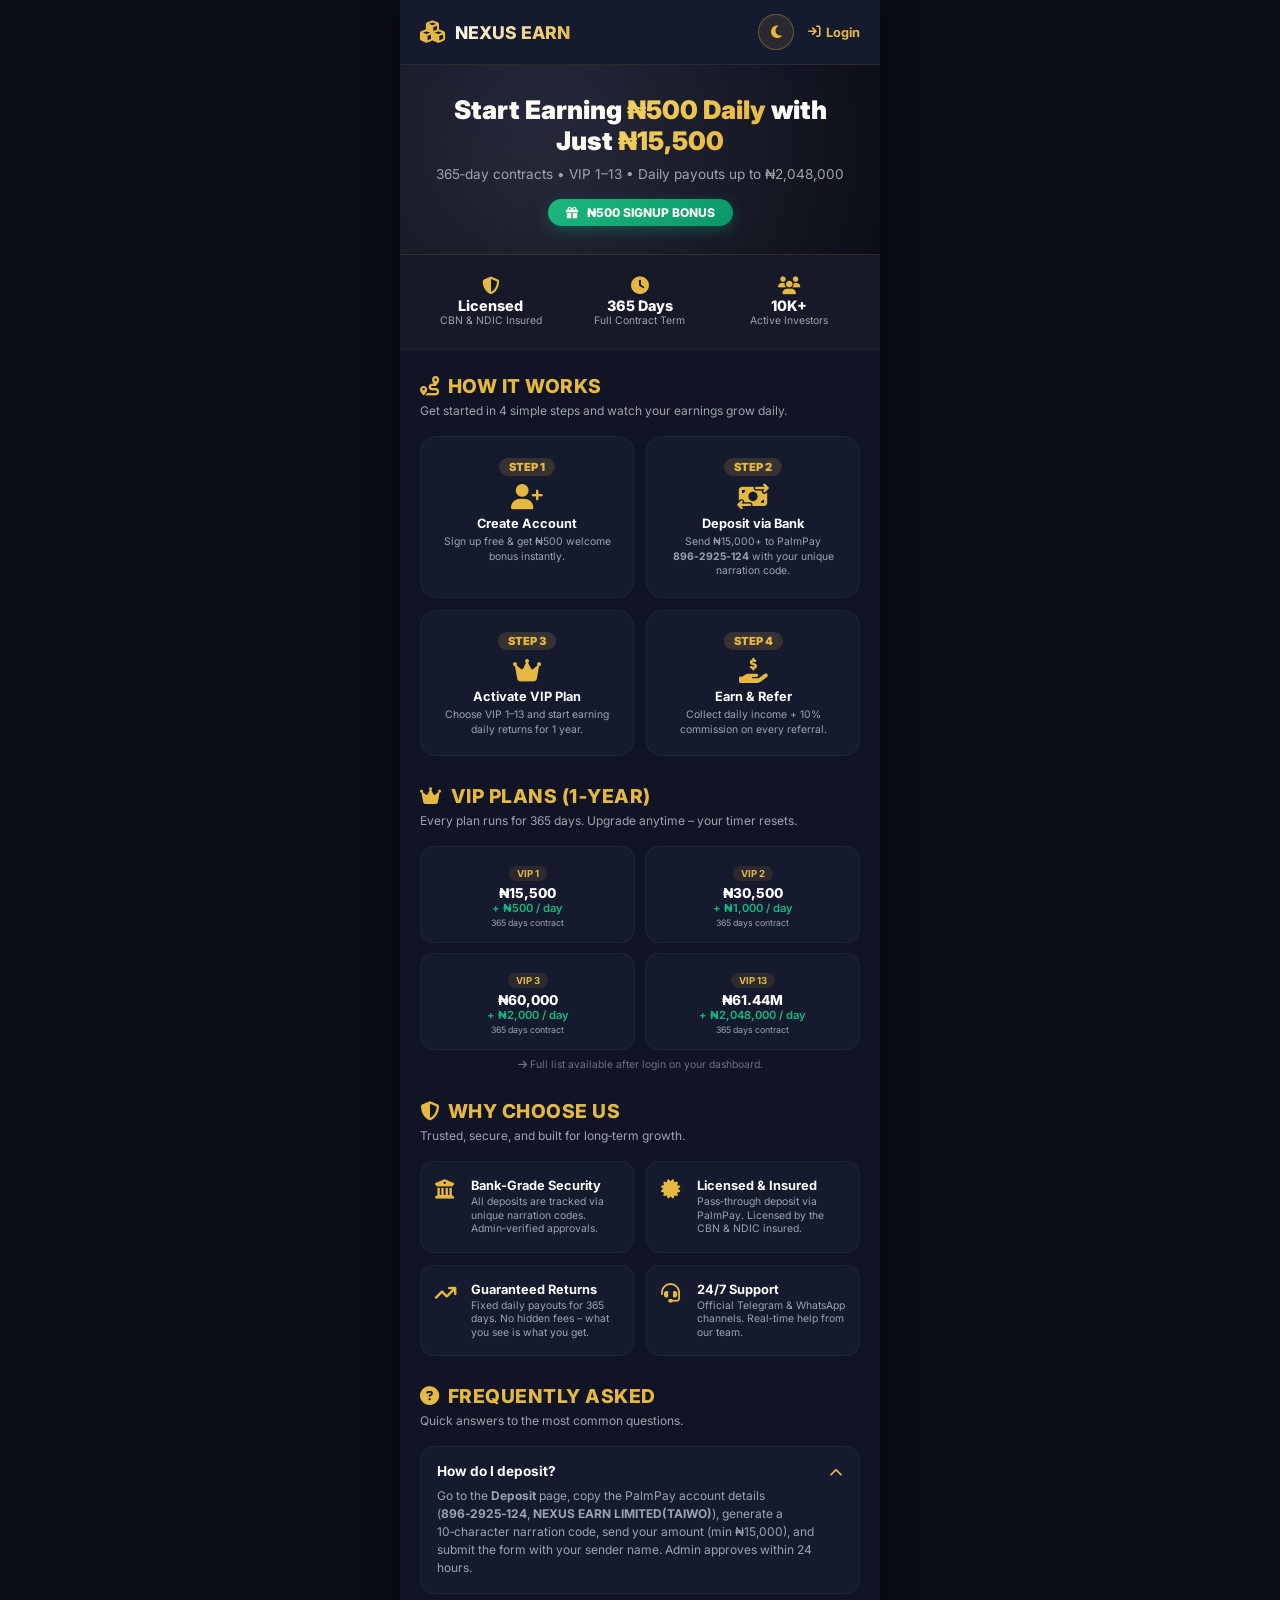
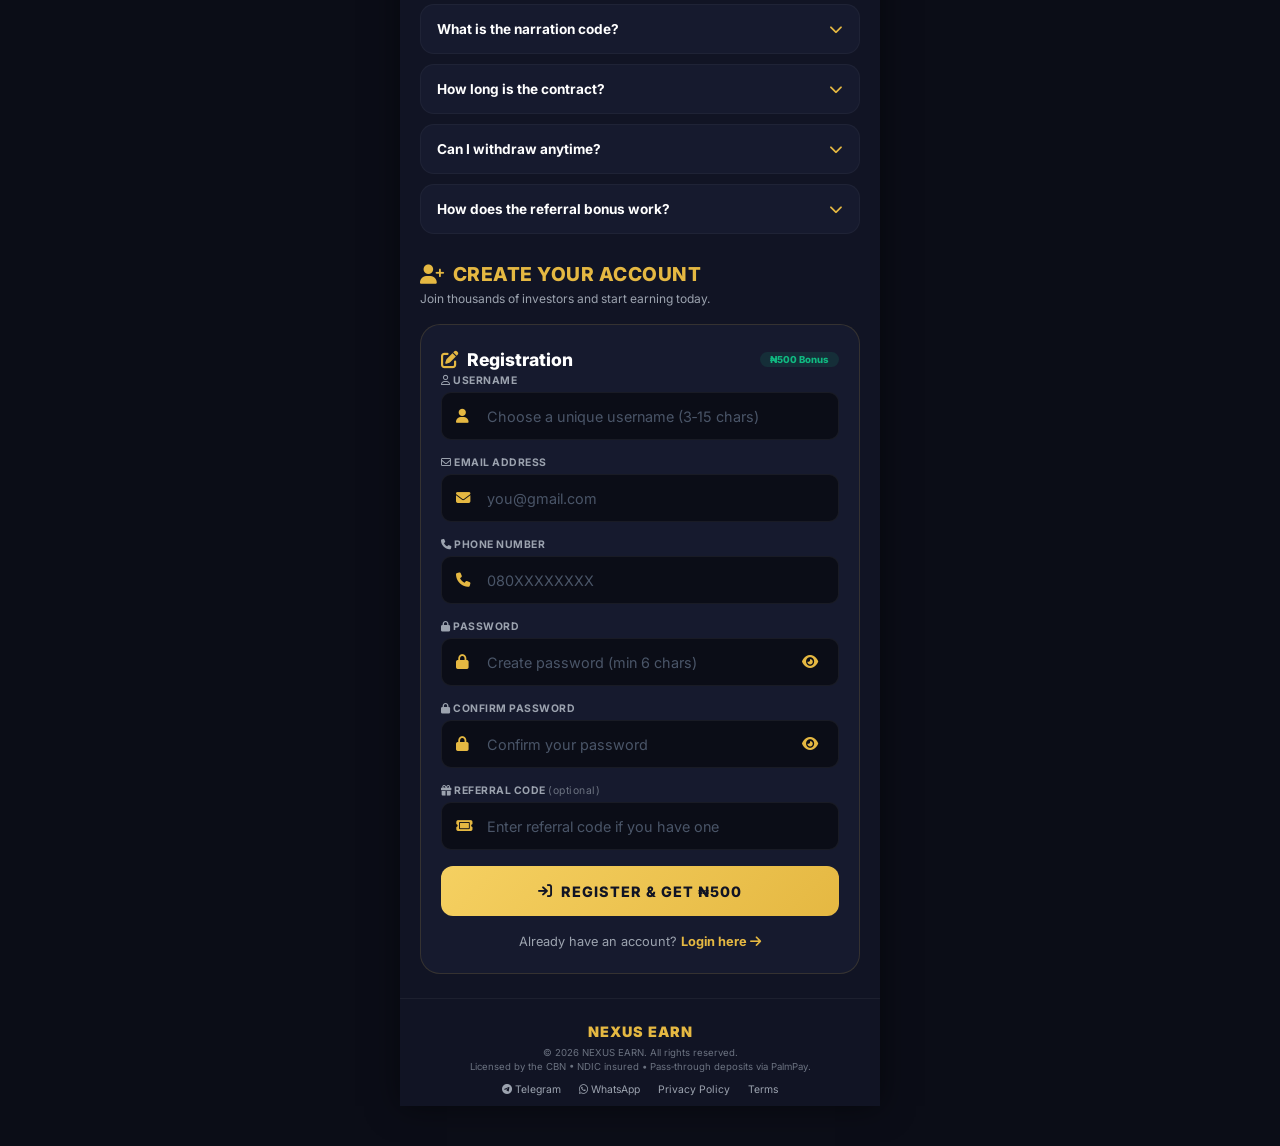
==== index.html @ 8e6fc154 "Add files via upload" ====
<!DOCTYPE html>
<html lang="en">
<head>
    <meta charset="UTF-8" />
    <meta name="viewport" content="width=device-width, initial-scale=1.0, user-scalable=yes" />

    <!-- ============================================================
     MASTER HEADER – all meta tags, AdSense, fonts, Firebase
     ============================================================ -->
    <meta property="og:title" content="NEXUS EARN – Register & Get ₦500 Bonus | 1‑Year VIP Plans" />
    <meta property="og:description" content="Start earning ₦500 to ₦2,048,000 daily with 365‑day contracts. Secure bank deposits via PalmPay. 10% referral commission. CBN licensed." />
    <meta property="og:image" content="https://nexus-earn.com/logo.png" />
    <meta property="og:image:width" content="1200" />
    <meta property="og:image:height" content="630" />
    <meta property="og:url" content="https://nexus-earn.com" />
    <meta property="og:type" content="website" />
    <meta property="og:site_name" content="NEXUS EARN" />
    <meta name="twitter:card" content="summary_large_image" />
    <meta name="twitter:title" content="NEXUS EARN – 1‑Year Investment Plans" />
    <meta name="twitter:description" content="Earn daily from ₦500 to ₦2,048,000. Secure bank transfers, instant approvals, 10% referral bonus." />
    <meta name="twitter:image" content="https://nexus-earn.com/logo.png" />
    <meta name="google-adsense-account" content="ca-pub-XXXXXXXXXXXXXXXX" />
    <script async src="https://pagead2.googlesyndication.com/pagead/js/adsbygoogle.js?client=ca-pub-XXXXXXXXXXXXXXXX" crossorigin="anonymous"></script>

    <title>NEXUS EARN – Register & Get ₦500 Bonus | 1‑Year VIP Plans</title>
    <meta name="description" content="Join NEXUS EARN – get ₦500 signup bonus, invest in 365‑day VIP plans, earn daily returns, and refer friends for 10% commission." />
    <meta name="theme-color" content="#e5b842" />

    <!-- Fonts & Icons -->
    <link rel="stylesheet" href="https://cdnjs.cloudflare.com/ajax/libs/font-awesome/6.5.1/css/all.min.css" />
    <link href="https://fonts.googleapis.com/css2?family=Inter:wght@400;500;600;700;800;900&display=swap" rel="stylesheet" />
    <script src="https://cdn.jsdelivr.net/npm/sweetalert2@11"></script>

    <!-- Firebase (compat) -->
    <script src="https://www.gstatic.com/firebasejs/9.23.0/firebase-app-compat.js"></script>
    <script src="https://www.gstatic.com/firebasejs/9.23.0/firebase-auth-compat.js"></script>
    <script src="https://www.gstatic.com/firebasejs/9.23.0/firebase-firestore-compat.js"></script>

    <style>
        /* ============================================================
           GLOBAL RESET & BASE (extends header styles)
           ============================================================ */
        * {
            margin: 0;
            padding: 0;
            box-sizing: border-box;
            font-family: 'Inter', -apple-system, BlinkMacSystemFont, 'Segoe UI', Roboto, sans-serif;
            -webkit-tap-highlight-color: transparent;
        }

        body {
            background-color: #0b0d17;
            color: #ffffff;
            min-height: 100vh;
            display: flex;
            flex-direction: column;
            align-items: center;
            justify-content: flex-start;
            transition: background-color 0.3s ease, color 0.2s ease;
            padding-bottom: 40px;
        }

        body.light-mode {
            background-color: #f0f2f8 !important;
            color: #1a1e2e;
        }

        body.light-mode .app-container {
            background: #ffffff;
        }
        body.light-mode .hero-banner {
            background: #ffffff;
        }
        body.light-mode .feature-card,
        body.light-mode .step-card,
        body.light-mode .faq-item,
        body.light-mode .trust-badge,
        body.light-mode .vip-preview-card {
            background: #f0f2f8;
            border-color: #e0e4ec;
            color: #1a1e2e;
        }
        body.light-mode .input-row-container {
            background: #ffffff;
            border-color: #d1d5db;
        }
        body.light-mode .input-row-container input {
            color: #1a1e2e;
        }
        body.light-mode .input-row-container i {
            color: #e5b842;
        }
        body.light-mode .ref-code-box {
            background: rgba(229, 184, 66, 0.08);
        }
        body.light-mode .page-desc,
        body.light-mode .step-desc,
        body.light-mode .faq-answer {
            color: #4b5563;
        }
        body.light-mode .footer {
            border-top-color: #e0e4ec;
        }
        body.light-mode .footer a {
            color: #1a1e2e;
        }

        ::-webkit-scrollbar {
            width: 4px;
        }
        ::-webkit-scrollbar-track {
            background: #1b203a;
        }
        ::-webkit-scrollbar-thumb {
            background: #e5b842;
            border-radius: 4px;
        }

        /* ---- App Container ---- */
        .app-container {
            width: 100%;
            max-width: 480px;
            min-height: 100vh;
            background: #111424;
            display: flex;
            flex-direction: column;
            position: relative;
            box-shadow: 0 0 30px rgba(0, 0, 0, 0.5);
            transition: background 0.3s ease;
        }

        /* ---- Animations ---- */
        @keyframes float {
            0%,
            100% {
                transform: translateY(0px);
            }
            50% {
                transform: translateY(-8px);
            }
        }
        @keyframes pulse {
            0%,
            100% {
                opacity: 1;
                transform: scale(1);
            }
            50% {
                opacity: 0.8;
                transform: scale(1.02);
            }
        }
        @keyframes fadeInUp {
            from {
                opacity: 0;
                transform: translateY(30px);
            }
            to {
                opacity: 1;
                transform: translateY(0);
            }
        }

        /* ---- Top Bar (Logo + Dark Mode + Login) ---- */
        .top-bar {
            width: 100%;
            background: #161a2e;
            padding: 14px 20px;
            display: flex;
            justify-content: space-between;
            align-items: center;
            border-bottom: 1px solid rgba(229, 184, 66, 0.1);
            position: sticky;
            top: 0;
            z-index: 100;
        }
        .top-bar .brand {
            display: flex;
            align-items: center;
            gap: 10px;
            text-decoration: none;
        }
        .top-bar .brand i {
            color: #e5b842;
            font-size: 1.4rem;
            animation: float 3s ease-in-out infinite;
        }
        .top-bar .brand span {
            font-size: 1.1rem;
            font-weight: 800;
            text-transform: uppercase;
            background: linear-gradient(135deg, #fff, #e5b842);
            -webkit-background-clip: text;
            -webkit-text-fill-color: transparent;
        }
        .top-bar .actions {
            display: flex;
            align-items: center;
            gap: 14px;
        }
        .dark-toggle {
            width: 36px;
            height: 36px;
            border-radius: 50%;
            background: rgba(229, 184, 66, 0.1);
            border: 1px solid rgba(229, 184, 66, 0.3);
            display: flex;
            align-items: center;
            justify-content: center;
            cursor: pointer;
            color: #e5b842;
            transition: all 0.3s;
            font-size: 0.9rem;
        }
        .dark-toggle:hover {
            background: rgba(229, 184, 66, 0.25);
            transform: scale(1.05);
        }
        .login-link {
            color: #e5b842;
            text-decoration: none;
            font-weight: 700;
            font-size: 0.8rem;
            display: flex;
            align-items: center;
            gap: 5px;
            transition: all 0.2s;
        }
        .login-link:hover {
            gap: 8px;
        }

        /* ---- Hero Banner ---- */
        .hero-banner {
            width: 100%;
            background: radial-gradient(circle at 30% 30%, #1b203a 0%, #0b0d17 100%);
            padding: 30px 24px 28px;
            text-align: center;
            border-bottom: 1px solid rgba(229, 184, 66, 0.15);
            position: relative;
            overflow: hidden;
            transition: background 0.3s ease;
        }
        .hero-banner::before {
            content: '';
            position: absolute;
            top: -50%;
            right: -30%;
            width: 200%;
            height: 200%;
            background: radial-gradient(circle, rgba(229, 184, 66, 0.06) 0%, transparent 70%);
            pointer-events: none;
        }
        .hero-banner .logo-img {
            width: 100px;
            margin-bottom: 10px;
            border-radius: 20px;
        }
        .hero-banner h1 {
            font-size: 1.6rem;
            font-weight: 900;
            line-height: 1.2;
            margin-bottom: 8px;
        }
        .hero-banner h1 .gold {
            background: linear-gradient(135deg, #f5d061, #e5b842);
            -webkit-background-clip: text;
            -webkit-text-fill-color: transparent;
        }
        .hero-banner .subtitle {
            font-size: 0.85rem;
            color: #9ca3af;
            margin-bottom: 14px;
            line-height: 1.5;
        }
        .hero-banner .bonus-badge {
            display: inline-block;
            background: linear-gradient(135deg, #10b981, #059669);
            padding: 6px 18px;
            border-radius: 50px;
            font-size: 0.75rem;
            font-weight: 800;
            color: #fff;
            animation: pulse 2s infinite;
            box-shadow: 0 4px 14px rgba(16, 185, 129, 0.3);
        }
        .hero-banner .bonus-badge i {
            margin-right: 6px;
        }

        /* ---- Trust Bar ---- */
        .trust-bar {
            display: grid;
            grid-template-columns: repeat(3, 1fr);
            gap: 8px;
            padding: 16px 20px;
            background: rgba(255, 255, 255, 0.02);
            border-bottom: 1px solid rgba(255, 255, 255, 0.04);
        }
        .trust-item {
            text-align: center;
            padding: 6px 0;
        }
        .trust-item i {
            color: #e5b842;
            font-size: 1.1rem;
            display: block;
            margin-bottom: 3px;
        }
        .trust-item span {
            font-size: 0.65rem;
            color: #9ca3af;
            display: block;
        }
        .trust-item strong {
            font-size: 0.9rem;
            color: #fff;
            display: block;
            font-weight: 800;
        }
        body.light-mode .trust-item strong {
            color: #1a1e2e;
        }

        /* ---- Main Content ---- */
        .content {
            padding: 24px 20px;
            flex: 1;
            display: flex;
            flex-direction: column;
            gap: 28px;
        }

        /* ---- Section Headers ---- */
        .section-title {
            font-size: 1.2rem;
            font-weight: 800;
            color: #e5b842;
            text-transform: uppercase;
            letter-spacing: 0.5px;
            display: flex;
            align-items: center;
            gap: 8px;
            margin-bottom: 4px;
        }
        .section-sub {
            font-size: 0.75rem;
            color: #9ca3af;
            margin-bottom: 16px;
            line-height: 1.5;
        }

        /* ---- How It Works (Steps) ---- */
        .steps-grid {
            display: grid;
            grid-template-columns: 1fr 1fr;
            gap: 12px;
        }
        .step-card {
            background: #161a2e;
            border-radius: 16px;
            padding: 18px 14px;
            border: 1px solid rgba(255, 255, 255, 0.04);
            transition: all 0.3s ease;
            text-align: center;
        }
        .step-card:hover {
            transform: translateY(-3px);
            border-color: rgba(229, 184, 66, 0.3);
        }
        .step-card .step-num {
            display: inline-block;
            background: rgba(229, 184, 66, 0.15);
            color: #e5b842;
            font-weight: 900;
            font-size: 0.7rem;
            padding: 2px 10px;
            border-radius: 20px;
            margin-bottom: 8px;
        }
        .step-card i {
            font-size: 1.6rem;
            color: #e5b842;
            display: block;
            margin-bottom: 6px;
        }
        .step-card h4 {
            font-size: 0.8rem;
            font-weight: 700;
            margin-bottom: 4px;
        }
        .step-card .step-desc {
            font-size: 0.65rem;
            color: #9ca3af;
            line-height: 1.4;
        }

        /* ---- VIP Preview ---- */
        .vip-preview-grid {
            display: grid;
            grid-template-columns: 1fr 1fr;
            gap: 10px;
        }
        .vip-preview-card {
            background: #161a2e;
            border-radius: 14px;
            padding: 14px 12px;
            border: 1px solid rgba(255, 255, 255, 0.04);
            text-align: center;
            transition: all 0.3s;
        }
        .vip-preview-card:hover {
            border-color: rgba(229, 184, 66, 0.3);
            transform: translateY(-2px);
        }
        .vip-preview-card .tier {
            font-size: 0.6rem;
            background: rgba(229, 184, 66, 0.1);
            padding: 2px 8px;
            border-radius: 20px;
            color: #e5b842;
            font-weight: 700;
            display: inline-block;
            margin-bottom: 4px;
        }
        .vip-preview-card .price {
            font-size: 0.85rem;
            font-weight: 800;
            color: #fff;
        }
        .vip-preview-card .daily {
            font-size: 0.7rem;
            color: #10b981;
            font-weight: 600;
        }
        body.light-mode .vip-preview-card .price {
            color: #1a1e2e;
        }
        .vip-preview-card .days {
            font-size: 0.55rem;
            color: #9ca3af;
            margin-top: 2px;
        }

        /* ---- Features / Why Choose ---- */
        .features-grid {
            display: grid;
            grid-template-columns: 1fr 1fr;
            gap: 12px;
        }
        .feature-card {
            background: #161a2e;
            border-radius: 14px;
            padding: 16px 14px;
            border: 1px solid rgba(255, 255, 255, 0.04);
            display: flex;
            align-items: flex-start;
            gap: 12px;
            transition: all 0.3s;
        }
        .feature-card:hover {
            border-color: rgba(229, 184, 66, 0.2);
        }
        .feature-card i {
            font-size: 1.2rem;
            color: #e5b842;
            margin-top: 2px;
            min-width: 24px;
        }
        .feature-card div h4 {
            font-size: 0.8rem;
            font-weight: 700;
            margin-bottom: 2px;
        }
        .feature-card div p {
            font-size: 0.65rem;
            color: #9ca3af;
            line-height: 1.3;
        }

        /* ---- FAQ ---- */
        .faq-list {
            display: flex;
            flex-direction: column;
            gap: 10px;
        }
        .faq-item {
            background: #161a2e;
            border-radius: 14px;
            padding: 16px;
            border: 1px solid rgba(255, 255, 255, 0.04);
            cursor: pointer;
            transition: all 0.3s;
        }
        .faq-item:hover {
            border-color: rgba(229, 184, 66, 0.2);
        }
        .faq-item .faq-question {
            display: flex;
            justify-content: space-between;
            align-items: center;
            font-weight: 700;
            font-size: 0.85rem;
        }
        .faq-item .faq-question i {
            color: #e5b842;
            transition: transform 0.3s;
        }
        .faq-item.active .faq-question i {
            transform: rotate(180deg);
        }
        .faq-item .faq-answer {
            font-size: 0.75rem;
            color: #9ca3af;
            line-height: 1.5;
            margin-top: 8px;
            display: none;
        }
        .faq-item.active .faq-answer {
            display: block;
            animation: fadeInUp 0.3s ease;
        }

        /* ---- Registration Form ---- */
        .form-card {
            background: #161a2e;
            border-radius: 20px;
            padding: 24px 20px;
            border: 1px solid rgba(229, 184, 66, 0.15);
        }
        .form-card .form-title {
            font-size: 1.1rem;
            font-weight: 800;
            margin-bottom: 4px;
            display: flex;
            align-items: center;
            gap: 8px;
        }
        .form-card .form-title i {
            color: #e5b842;
        }

        .profile-input-wrapper {
            margin-bottom: 16px;
        }
        .profile-input-wrapper label {
            font-size: 0.65rem;
            color: #9ca3af;
            text-transform: uppercase;
            font-weight: 700;
            display: block;
            margin-bottom: 5px;
            letter-spacing: 0.5px;
        }
        .input-row-container {
            width: 100%;
            background: #0b0d17;
            border: 1px solid rgba(255, 255, 255, 0.06);
            border-radius: 10px;
            display: flex;
            align-items: center;
            padding: 0 14px;
            height: 48px;
            position: relative;
            transition: all 0.3s ease;
        }
        .input-row-container:focus-within {
            border-color: #e5b842;
            box-shadow: 0 0 0 2px rgba(229, 184, 66, 0.1);
        }
        .input-row-container i {
            color: #e5b842;
            width: 22px;
            font-size: 0.9rem;
        }
        .input-row-container input {
            width: 100%;
            border: none;
            background: transparent;
            color: #fff;
            font-size: 0.9rem;
            outline: none;
            padding: 0 10px;
        }
        .input-row-container input::placeholder {
            color: #4a5568;
        }
        .password-toggle {
            cursor: pointer;
            color: #9ca3af;
            font-size: 0.9rem;
            position: absolute;
            right: 14px;
        }
        .password-toggle:hover {
            color: #e5b842;
        }
        .input-row-container input:disabled {
            color: #a1a1aa;
            cursor: not-allowed;
            font-weight: 600;
            background: rgba(0, 0, 0, 0.2);
            border-radius: 8px;
        }

        .ref-code-box {
            background: rgba(229, 184, 66, 0.08);
            border: 1px dashed rgba(229, 184, 66, 0.3);
            border-radius: 12px;
            padding: 12px 15px;
            margin-bottom: 20px;
            display: none;
            align-items: center;
            justify-content: space-between;
        }
        .ref-code-box.active {
            display: flex;
        }
        .ref-code-box span {
            font-size: 0.7rem;
            color: #9ca3af;
        }
        .ref-code-box strong {
            color: #e5b842;
            font-size: 0.9rem;
            font-family: monospace;
        }
        .ref-code-box i {
            color: #10b981;
        }

        .btn-submit {
            width: 100%;
            height: 50px;
            background: linear-gradient(135deg, #f5d061 0%, #e5b842 100%);
            border: none;
            border-radius: 12px;
            color: #111424;
            font-weight: 800;
            cursor: pointer;
            text-transform: uppercase;
            font-size: 0.9rem;
            letter-spacing: 1px;
            transition: all 0.3s ease;
            margin-top: 4px;
            display: flex;
            align-items: center;
            justify-content: center;
            gap: 8px;
        }
        .btn-submit:hover {
            transform: scale(1.02);
            box-shadow: 0 4px 15px rgba(229, 184, 66, 0.3);
        }
        .btn-submit:active {
            transform: scale(0.98);
        }
        .btn-submit:disabled {
            opacity: 0.6;
            cursor: not-allowed;
        }

        .login-nav {
            text-align: center;
            margin-top: 18px;
            font-size: 0.8rem;
            color: #9ca3af;
        }
        .login-nav a {
            color: #e5b842;
            text-decoration: none;
            font-weight: 700;
            transition: all 0.2s;
        }
        .login-nav a:hover {
            text-decoration: underline;
        }

        /* ---- Footer ---- */
        .footer {
            padding: 24px 20px 10px;
            border-top: 1px solid rgba(255, 255, 255, 0.05);
            text-align: center;
        }
        .footer .logo-small {
            font-weight: 900;
            font-size: 0.9rem;
            color: #e5b842;
            letter-spacing: 1px;
        }
        .footer p {
            font-size: 0.6rem;
            color: #6b7280;
            margin-top: 6px;
            line-height: 1.4;
        }
        .footer .links {
            display: flex;
            justify-content: center;
            gap: 18px;
            margin-top: 10px;
            flex-wrap: wrap;
        }
        .footer .links a {
            color: #9ca3af;
            text-decoration: none;
            font-size: 0.65rem;
            transition: color 0.2s;
        }
        .footer .links a:hover {
            color: #e5b842;
        }

        /* ---- Toast Notification ---- */
        .toast-notification {
            position: fixed;
            top: 25px;
            left: 50%;
            transform: translateX(-50%) translateY(-120px);
            width: calc(100% - 32px);
            max-width: 400px;
            background: #1b203a;
            border-left: 4px solid #e5b842;
            padding: 15px;
            border-radius: 10px;
            transition: transform 0.3s cubic-bezier(0.175, 0.885, 0.32, 1.275);
            z-index: 9999;
            box-shadow: 0 10px 25px rgba(0, 0, 0, 0.5);
            display: flex;
            align-items: center;
            gap: 12px;
        }
        .toast-notification.show {
            transform: translateX(-50%) translateY(0);
        }
        .toast-notification i {
            font-size: 1.2rem;
        }
        .toast-notification .toast-msg {
            font-size: 0.85rem;
            font-weight: 600;
            flex: 1;
            color: #fff;
        }

        /* ---- Spinner ---- */
        .spinner-small {
            width: 20px;
            height: 20px;
            border: 2px solid #111424;
            border-top-color: transparent;
            border-radius: 50%;
            animation: spin 0.8s linear infinite;
            display: inline-block;
        }
        @keyframes spin {
            to {
                transform: rotate(360deg);
            }
        }

        /* ---- Responsive tweaks ---- */
        @media (max-width: 420px) {
            .steps-grid {
                grid-template-columns: 1fr 1fr;
            }
            .features-grid {
                grid-template-columns: 1fr;
            }
            .vip-preview-grid {
                grid-template-columns: 1fr 1fr;
            }
            .hero-banner h1 {
                font-size: 1.3rem;
            }
        }
    </style>
</head>
<body>

    <!-- ============================================================
    TOAST NOTIFICATION
    ============================================================ -->
    <div class="toast-notification" id="customToast">
        <i class="fa-solid fa-circle-check" style="color: #10b981;"></i>
        <div class="toast-msg" id="toastMsg">Notification System Active.</div>
    </div>

    <!-- ============================================================
    APP CONTAINER
    ============================================================ -->
    <div class="app-container">

        <!-- ---- TOP BAR ---- -->
        <header class="top-bar">
            <a href="#" class="brand">
                <i class="fa-solid fa-cubes"></i>
                <span>NEXUS EARN</span>
            </a>
            <div class="actions">
                <div class="dark-toggle" id="darkModeToggle" title="Toggle dark/light mode">
                    <i class="fa-solid fa-moon"></i>
                </div>
                <a href="login.html" class="login-link">
                    <i class="fa-solid fa-arrow-right-to-bracket"></i> Login
                </a>
            </div>
        </header>

        <!-- ---- HERO ---- -->
        <section class="hero-banner">
            <img src="logo.png" alt="NEXUS EARN" class="logo-img" onerror="this.style.display='none';" />
            <h1>Start Earning <span class="gold">₦500 Daily</span> with Just <span class="gold">₦15,500</span></h1>
            <p class="subtitle">
                365‑day contracts • VIP 1–13 • Daily payouts up to ₦2,048,000
            </p>
            <div class="bonus-badge">
                <i class="fa-solid fa-gift"></i> ₦500 SIGNUP BONUS
            </div>
        </section>

        <!-- ---- TRUST BAR ---- -->
        <div class="trust-bar">
            <div class="trust-item">
                <i class="fa-solid fa-shield-halved"></i>
                <strong>Licensed</strong>
                <span>CBN &amp; NDIC Insured</span>
            </div>
            <div class="trust-item">
                <i class="fa-solid fa-clock"></i>
                <strong>365 Days</strong>
                <span>Full Contract Term</span>
            </div>
            <div class="trust-item">
                <i class="fa-solid fa-users"></i>
                <strong>10K+</strong>
                <span>Active Investors</span>
            </div>
        </div>

        <!-- ---- CONTENT ---- -->
        <main class="content">

            <!-- ============================================================
            SECTION 1 – HOW IT WORKS
            ============================================================ -->
            <div>
                <h2 class="section-title"><i class="fa-solid fa-route"></i> How It Works</h2>
                <p class="section-sub">Get started in 4 simple steps and watch your earnings grow daily.</p>
                <div class="steps-grid">
                    <div class="step-card">
                        <span class="step-num">STEP 1</span>
                        <i class="fa-solid fa-user-plus"></i>
                        <h4>Create Account</h4>
                        <div class="step-desc">Sign up free &amp; get ₦500 welcome bonus instantly.</div>
                    </div>
                    <div class="step-card">
                        <span class="step-num">STEP 2</span>
                        <i class="fa-solid fa-money-bill-transfer"></i>
                        <h4>Deposit via Bank</h4>
                        <div class="step-desc">Send ₦15,000+ to PalmPay <strong>896‑2925‑124</strong> with your unique narration code.</div>
                    </div>
                    <div class="step-card">
                        <span class="step-num">STEP 3</span>
                        <i class="fa-solid fa-crown"></i>
                        <h4>Activate VIP Plan</h4>
                        <div class="step-desc">Choose VIP 1–13 and start earning daily returns for 1 year.</div>
                    </div>
                    <div class="step-card">
                        <span class="step-num">STEP 4</span>
                        <i class="fa-solid fa-hand-holding-usd"></i>
                        <h4>Earn &amp; Refer</h4>
                        <div class="step-desc">Collect daily income + 10% commission on every referral.</div>
                    </div>
                </div>
            </div>

            <!-- ============================================================
            SECTION 2 – VIP PLANS PREVIEW
            ============================================================ -->
            <div>
                <h2 class="section-title"><i class="fa-solid fa-crown"></i> VIP Plans (1‑Year)</h2>
                <p class="section-sub">Every plan runs for 365 days. Upgrade anytime – your timer resets.</p>
                <div class="vip-preview-grid">
                    <div class="vip-preview-card">
                        <span class="tier">VIP 1</span>
                        <div class="price">₦15,500</div>
                        <div class="daily">+ ₦500 / day</div>
                        <div class="days">365 days contract</div>
                    </div>
                    <div class="vip-preview-card">
                        <span class="tier">VIP 2</span>
                        <div class="price">₦30,500</div>
                        <div class="daily">+ ₦1,000 / day</div>
                        <div class="days">365 days contract</div>
                    </div>
                    <div class="vip-preview-card">
                        <span class="tier">VIP 3</span>
                        <div class="price">₦60,000</div>
                        <div class="daily">+ ₦2,000 / day</div>
                        <div class="days">365 days contract</div>
                    </div>
                    <div class="vip-preview-card">
                        <span class="tier">VIP 13</span>
                        <div class="price">₦61.44M</div>
                        <div class="daily">+ ₦2,048,000 / day</div>
                        <div class="days">365 days contract</div>
                    </div>
                </div>
                <p style="text-align:center;font-size:0.65rem;color:#6b7280;margin-top:8px;">
                    <i class="fa-solid fa-arrow-right"></i> Full list available after login on your dashboard.
                </p>
            </div>

            <!-- ============================================================
            SECTION 3 – WHY NEXUS EARN
            ============================================================ -->
            <div>
                <h2 class="section-title"><i class="fa-solid fa-shield-halved"></i> Why Choose Us</h2>
                <p class="section-sub">Trusted, secure, and built for long‑term growth.</p>
                <div class="features-grid">
                    <div class="feature-card">
                        <i class="fa-solid fa-building-columns"></i>
                        <div>
                            <h4>Bank‑Grade Security</h4>
                            <p>All deposits are tracked via unique narration codes. Admin‑verified approvals.</p>
                        </div>
                    </div>
                    <div class="feature-card">
                        <i class="fa-solid fa-certificate"></i>
                        <div>
                            <h4>Licensed &amp; Insured</h4>
                            <p>Pass‑through deposit via PalmPay. Licensed by the CBN &amp; NDIC insured.</p>
                        </div>
                    </div>
                    <div class="feature-card">
                        <i class="fa-solid fa-arrow-trend-up"></i>
                        <div>
                            <h4>Guaranteed Returns</h4>
                            <p>Fixed daily payouts for 365 days. No hidden fees – what you see is what you get.</p>
                        </div>
                    </div>
                    <div class="feature-card">
                        <i class="fa-solid fa-headset"></i>
                        <div>
                            <h4>24/7 Support</h4>
                            <p>Official Telegram &amp; WhatsApp channels. Real‑time help from our team.</p>
                        </div>
                    </div>
                </div>
            </div>

            <!-- ============================================================
            SECTION 4 – FAQ
            ============================================================ -->
            <div>
                <h2 class="section-title"><i class="fa-solid fa-circle-question"></i> Frequently Asked</h2>
                <p class="section-sub">Quick answers to the most common questions.</p>
                <div class="faq-list">
                    <div class="faq-item active">
                        <div class="faq-question">
                            <span>How do I deposit?</span>
                            <i class="fa-solid fa-chevron-down"></i>
                        </div>
                        <div class="faq-answer">
                            Go to the <strong>Deposit</strong> page, copy the PalmPay account details (<strong>896‑2925‑124</strong>, <strong>NEXUS EARN LIMITED(TAIWO)</strong>), generate a 10‑character narration code, send your amount (min ₦15,000), and submit the form with your sender name. Admin approves within 24 hours.
                        </div>
                    </div>
                    <div class="faq-item">
                        <div class="faq-question">
                            <span>What is the narration code?</span>
                            <i class="fa-solid fa-chevron-down"></i>
                        </div>
                        <div class="faq-answer">
                            A unique 10‑character alphanumeric code (e.g., <strong>188EBEDIR</strong>) generated for each deposit session. You <strong>must</strong> include it in your bank transfer description. If you forget it, your deposit will be rejected.
                        </div>
                    </div>
                    <div class="faq-item">
                        <div class="faq-question">
                            <span>How long is the contract?</span>
                            <i class="fa-solid fa-chevron-down"></i>
                        </div>
                        <div class="faq-answer">
                            All VIP plans run for <strong>365 days (1 year)</strong>. When you upgrade to a higher VIP tier, the counter resets to 365 days for the new plan.
                        </div>
                    </div>
                    <div class="faq-item">
                        <div class="faq-question">
                            <span>Can I withdraw anytime?</span>
                            <i class="fa-solid fa-chevron-down"></i>
                        </div>
                        <div class="faq-answer">
                            Yes, withdrawals are processed Monday–Saturday, 10:00 AM – 6:00 PM (WAT). Minimum withdrawal is <strong>₦500</strong>. 10% processing fee applies. Only <strong>1 pending withdrawal</strong> at a time.
                        </div>
                    </div>
                    <div class="faq-item">
                        <div class="faq-question">
                            <span>How does the referral bonus work?</span>
                            <i class="fa-solid fa-chevron-down"></i>
                        </div>
                        <div class="faq-answer">
                            When someone registers with your referral link and activates a VIP plan, you earn <strong>10% commission</strong> on their plan purchase. Plus, you get milestone bonuses as your team deposits grow.
                        </div>
                    </div>
                </div>
            </div>

            <!-- ============================================================
            SECTION 5 – REGISTRATION FORM
            ============================================================ -->
            <div>
                <h2 class="section-title"><i class="fa-solid fa-user-plus"></i> Create Your Account</h2>
                <p class="section-sub">Join thousands of investors and start earning today.</p>

                <div class="form-card">
                    <div class="form-title">
                        <i class="fa-solid fa-pen-to-square"></i> Registration
                        <span style="font-size:0.6rem;background:#10b98120;padding:2px 10px;border-radius:20px;color:#10b981;margin-left:auto;">₦500 Bonus</span>
                    </div>

                    <!-- Referral Info Box -->
                    <div class="ref-code-box" id="referralInfoBox">
                        <span><i class="fa-solid fa-user-group"></i> Invited by:</span>
                        <strong id="referrerNameDisplay">User</strong>
                        <i class="fa-solid fa-check-circle"></i>
                    </div>

                    <form id="nexusSignupForm">
                        <!-- Username -->
                        <div class="profile-input-wrapper">
                            <label><i class="fa-regular fa-user"></i> Username</label>
                            <div class="input-row-container">
                                <i class="fa-solid fa-user"></i>
                                <input type="text" id="username" placeholder="Choose a unique username (3‑15 chars)" required autocomplete="username" />
                            </div>
                        </div>

                        <!-- Email -->
                        <div class="profile-input-wrapper">
                            <label><i class="fa-regular fa-envelope"></i> Email Address</label>
                            <div class="input-row-container">
                                <i class="fa-solid fa-envelope"></i>
                                <input type="email" id="email" placeholder="you@gmail.com" required autocomplete="email" />
                            </div>
                        </div>

                        <!-- Phone -->
                        <div class="profile-input-wrapper">
                            <label><i class="fa-solid fa-phone"></i> Phone Number</label>
                            <div class="input-row-container">
                                <i class="fa-solid fa-phone"></i>
                                <input type="tel" id="phone" pattern="\d{11}" maxlength="11" placeholder="080XXXXXXXX" required />
                            </div>
                        </div>

                        <!-- Password -->
                        <div class="profile-input-wrapper">
                            <label><i class="fa-solid fa-lock"></i> Password</label>
                            <div class="input-row-container">
                                <i class="fa-solid fa-lock"></i>
                                <input type="password" id="password" placeholder="Create password (min 6 chars)" required autocomplete="new-password" />
                                <i class="fa-solid fa-eye password-toggle" onclick="togglePass('password', this)"></i>
                            </div>
                        </div>

                        <!-- Confirm Password -->
                        <div class="profile-input-wrapper">
                            <label><i class="fa-solid fa-lock"></i> Confirm Password</label>
                            <div class="input-row-container">
                                <i class="fa-solid fa-lock"></i>
                                <input type="password" id="confirmPassword" placeholder="Confirm your password" required autocomplete="new-password" />
                                <i class="fa-solid fa-eye password-toggle" onclick="togglePass('confirmPassword', this)"></i>
                            </div>
                        </div>

                        <!-- Referral Code (Optional) -->
                        <div class="profile-input-wrapper">
                            <label><i class="fa-solid fa-gift"></i> Referral Code <span style="font-weight:400;color:#6b7280;text-transform:none;">(optional)</span></label>
                            <div class="input-row-container">
                                <i class="fa-solid fa-ticket"></i>
                                <input type="text" id="referredByCode" placeholder="Enter referral code if you have one" maxlength="10" />
                            </div>
                        </div>

                        <button type="submit" class="btn-submit" id="submitBtn">
                            <i class="fa-solid fa-arrow-right-to-bracket"></i> Register &amp; Get ₦500
                        </button>
                        <div id="loadingSpinner" style="display:none;text-align:center;margin-top:12px;">
                            <div class="spinner-small"></div>
                            <p style="font-size:0.65rem;color:#9ca3af;margin-top:4px;">Creating your secure vault...</p>
                        </div>
                    </form>

                    <div class="login-nav">
                        Already have an account? <a href="login.html">Login here <i class="fa-solid fa-arrow-right"></i></a>
                    </div>
                </div>
            </div>

        </main>

        <!-- ---- FOOTER ---- -->
        <footer class="footer">
            <div class="logo-small">NEXUS EARN</div>
            <p>© 2026 NEXUS EARN. All rights reserved.<br />Licensed by the CBN &bull; NDIC insured &bull; Pass‑through deposits via PalmPay.</p>
            <div class="links">
                <a href="https://t.me/Nexusearnofficial" target="_blank"><i class="fa-brands fa-telegram"></i> Telegram</a>
                <a href="https://chat.whatsapp.com/Bl4SecixHmjKrIqw67HrH4" target="_blank"><i class="fa-brands fa-whatsapp"></i> WhatsApp</a>
                <a href="#" onclick="alert('Coming soon!')">Privacy Policy</a>
                <a href="#" onclick="alert('Coming soon!')">Terms</a>
            </div>
        </footer>

    </div>

    <!-- ============================================================
    JAVASCRIPT – REGISTRATION LOGIC + DARK MODE + FAQ
    ============================================================ -->
    <script>
        // ============================================================
        // FIREBASE CONFIG (same as header)
        // ============================================================
        const firebaseConfig = {
            apiKey: "AIzaSyDUIQ5s-MI2V3rsi_uWBbRb5YGcFmjjKK4",
            authDomain: "nexus-earn-1.firebaseapp.com",
            projectId: "nexus-earn-1",
            storageBucket: "nexus-earn-1.firebasestorage.app",
            messagingSenderId: "779765076952",
            appId: "1:779765076952:web:fa5fac51bef82e74b598ad"
        };
        if (!firebase.apps.length) firebase.initializeApp(firebaseConfig);
        const db = firebase.firestore();
        const auth = firebase.auth();

        // ============================================================
        // TOAST SYSTEM
        // ============================================================
        function showToast(msg, isError = false) {
            const toast = document.getElementById('customToast');
            const icon = toast.querySelector('i');
            const text = document.getElementById('toastMsg');
            text.innerText = msg;
            icon.className = isError ? "fa-solid fa-triangle-exclamation" : "fa-solid fa-circle-check";
            icon.style.color = isError ? "#ef4444" : "#10b981";
            toast.classList.add('show');
            clearTimeout(toast._timer);
            toast._timer = setTimeout(() => toast.classList.remove('show'), 4000);
        }

        // ============================================================
        // PASSWORD TOGGLE
        // ============================================================
        function togglePass(id, el) {
            const input = document.getElementById(id);
            if (input.type === "password") { input.type = "text";
                el.classList.replace('fa-eye', 'fa-eye-slash'); } else { input.type = "password";
                el.classList.replace('fa-eye-slash', 'fa-eye'); }
        }

        // ============================================================
        // DARK MODE TOGGLE (persist)
        // ============================================================
        (function() {
            const toggle = document.getElementById('darkModeToggle');
            const saved = localStorage.getItem('nexusTheme');
            const body = document.body;
            if (saved === 'light') {
                body.classList.add('light-mode');
                toggle.innerHTML = '<i class="fa-solid fa-sun"></i>';
            } else {
                body.classList.remove('light-mode');
                toggle.innerHTML = '<i class="fa-solid fa-moon"></i>';
            }
            toggle.addEventListener('click', function() {
                const isLight = body.classList.toggle('light-mode');
                if (isLight) {
                    toggle.innerHTML = '<i class="fa-solid fa-sun"></i>';
                    localStorage.setItem('nexusTheme', 'light');
                } else {
                    toggle.innerHTML = '<i class="fa-solid fa-moon"></i>';
                    localStorage.setItem('nexusTheme', 'dark');
                }
            });
        })();

        // ============================================================
        // FAQ ACCORDION
        // ============================================================
        document.querySelectorAll('.faq-item').forEach(item => {
            item.addEventListener('click', function() {
                this.classList.toggle('active');
            });
        });

        // ============================================================
        // REFERRAL CODE FROM URL
        // ============================================================
        function getReferralCodeFromURL() {
            const params = new URLSearchParams(window.location.search);
            let ref = params.get('ref') || params.get('referral') || params.get('invite');
            if (ref) return ref.toUpperCase().trim();
            const path = window.location.pathname.split('/');
            const idx = path.indexOf('join');
            if (idx !== -1 && path[idx + 1]) return path[idx + 1].toUpperCase().trim();
            if (window.location.hash && window.location.hash.includes('ref=')) {
                const h = window.location.hash.split('ref=')[1];
                if (h) return h.split('&')[0].toUpperCase().trim();
            }
            return null;
        }

        let activeReferralCode = getReferralCodeFromURL();
        let referrerUserId = null;
        let referrerUsername = null;

        async function loadReferrerInfo(refCode) {
            if (!refCode) return;
            try {
                const snap = await db.collection('users').where('referralCode', '==', refCode).limit(1).get();
                if (!snap.empty) {
                    const doc = snap.docs[0];
                    referrerUserId = doc.id;
                    referrerUsername = doc.data().username || 'Investor';
                    const box = document.getElementById('referralInfoBox');
                    document.getElementById('referrerNameDisplay').innerText = referrerUsername;
                    box.classList.add('active');
                    const field = document.getElementById('referredByCode');
                    field.value = refCode;
                    field.disabled = true;
                    field.style.background = 'rgba(0,0,0,0.2)';
                    showToast(`✅ Referred by ${referrerUsername}! You both get bonuses.`);
                }
            } catch (e) { console.error('Referrer load error:', e); }
        }

        if (activeReferralCode) loadReferrerInfo(activeReferralCode);

        // ============================================================
        // GENERATE UNIQUE REFERRAL CODE (6 chars)
        // ============================================================
        function generateReferralCode(len = 6) {
            const chars = "ABCDEFGHJKLMNPQRSTUVWXYZ0123456789";
            let r = "";
            for (let i = 0; i < len; i++) r += chars.charAt(Math.floor(Math.random() * chars.length));
            return r;
        }

        // ============================================================
        // CHECK IF USER IS ALREADY LOGGED IN → REDIRECT
        // ============================================================
        auth.onAuthStateChanged(user => {
            if (user) {
                window.location.href = 'dashboard.html';
            }
        });

        // ============================================================
        // SIGNUP FORM SUBMIT
        // ============================================================
        document.getElementById('nexusSignupForm').addEventListener('submit', async function(e) {
            e.preventDefault();

            const btn = document.getElementById('submitBtn');
            const spinner = document.getElementById('loadingSpinner');
            const username = document.getElementById('username').value.trim().toLowerCase();
            const email = document.getElementById('email').value.trim();
            const phone = document.getElementById('phone').value.trim();
            const password = document.getElementById('password').value;
            const confirm = document.getElementById('confirmPassword').value;
            let refCode = document.getElementById('referredByCode').value.trim();

            // --- Validations ---
            if (!/^[a-zA-Z0-9_]{3,15}$/.test(username)) {
                showToast("Username must be 3–15 chars (letters, numbers, underscore)", true);
                return;
            }
            if (!email.endsWith('@gmail.com')) {
                showToast("Please use a valid Gmail address", true);
                return;
            }
            if (phone.length !== 11 || !/^\d+$/.test(phone)) {
                showToast("Phone number must be exactly 11 digits", true);
                return;
            }
            if (password.length < 6) {
                showToast("Password must be at least 6 characters", true);
                return;
            }
            if (password !== confirm) {
                showToast("Passwords do not match", true);
                return;
            }

            // If referral link was active but user cleared the field, restore it
            if (activeReferralCode && !refCode) {
                refCode = activeReferralCode;
                document.getElementById('referredByCode').value = activeReferralCode;
            }

            // --- UI: loading ---
            btn.disabled = true;
            btn.innerHTML = '<div class="spinner-small"></div> Creating account...';
            spinner.style.display = 'block';

            try {
                // 1. Check duplicates
                const emailCheck = await db.collection('users').where('email', '==', email).get();
                if (!emailCheck.empty) throw new Error("Email already registered");

                const phoneCheck = await db.collection('users').where('phone', '==', phone).get();
                if (!phoneCheck.empty) throw new Error("Phone number already registered");

                const userCheck = await db.collection('users').where('username', '==', username).get();
                if (!userCheck.empty) throw new Error("Username already taken");

                // 2. Verify referral code if provided
                let referrerId = null;
                if (refCode) {
                    const refSnap = await db.collection('users').where('referralCode', '==', refCode).get();
                    if (!refSnap.empty) {
                        referrerId = refSnap.docs[0].id;
                    } else {
                        throw new Error("Invalid referral code. Please check and try again.");
                    }
                }

                // 3. Create Auth user
                const authResult = await auth.createUserWithEmailAndPassword(email, password);
                const uid = authResult.user.uid;
                const newRefCode = generateReferralCode(6);

                // 4. Create user document in Firestore
                await db.collection('users').doc(uid).set({
                    uid: uid,
                    username: username,
                    email: email,
                    phone: phone,
                    referralCode: newRefCode,
                    referredBy: referrerId || "",
                    balance: 500.00,
                    totalEarnings: 0,
                    referralBonusEarned: 0,
                    directInvitesCount: 0,
                    level2InvitesCount: 0,
                    teamDepositTotal: 0,
                    teamCapitalVolume: 0,
                    tierCode: "NONE",
                    contractDaysRemaining: 0,
                    activeDailyYield: 0,
                    status: "active",
                    createdAt: firebase.firestore.FieldValue.serverTimestamp()
                });

                // 5. Ledger entry for signup bonus
                await db.collection('ledger').add({
                    uid: uid,
                    title: "🎉 Welcome Bonus – Account Creation",
                    amount: 500,
                    type: "credit",
                    timestamp: firebase.firestore.FieldValue.serverTimestamp()
                });

                // 6. Show success
                showToast("✅ Account created! Redirecting to your dashboard...");

                setTimeout(() => {
                    window.location.href = "info.html?redirect=dashboard.html";
                }, 2000);

            } catch (err) {
                showToast(err.message || "Registration failed. Please try again.", true);
                btn.disabled = false;
                btn.innerHTML = '<i class="fa-solid fa-arrow-right-to-bracket"></i> Register & Get ₦500';
                spinner.style.display = 'none';
            }
        });
    </script>
</body>
</html>
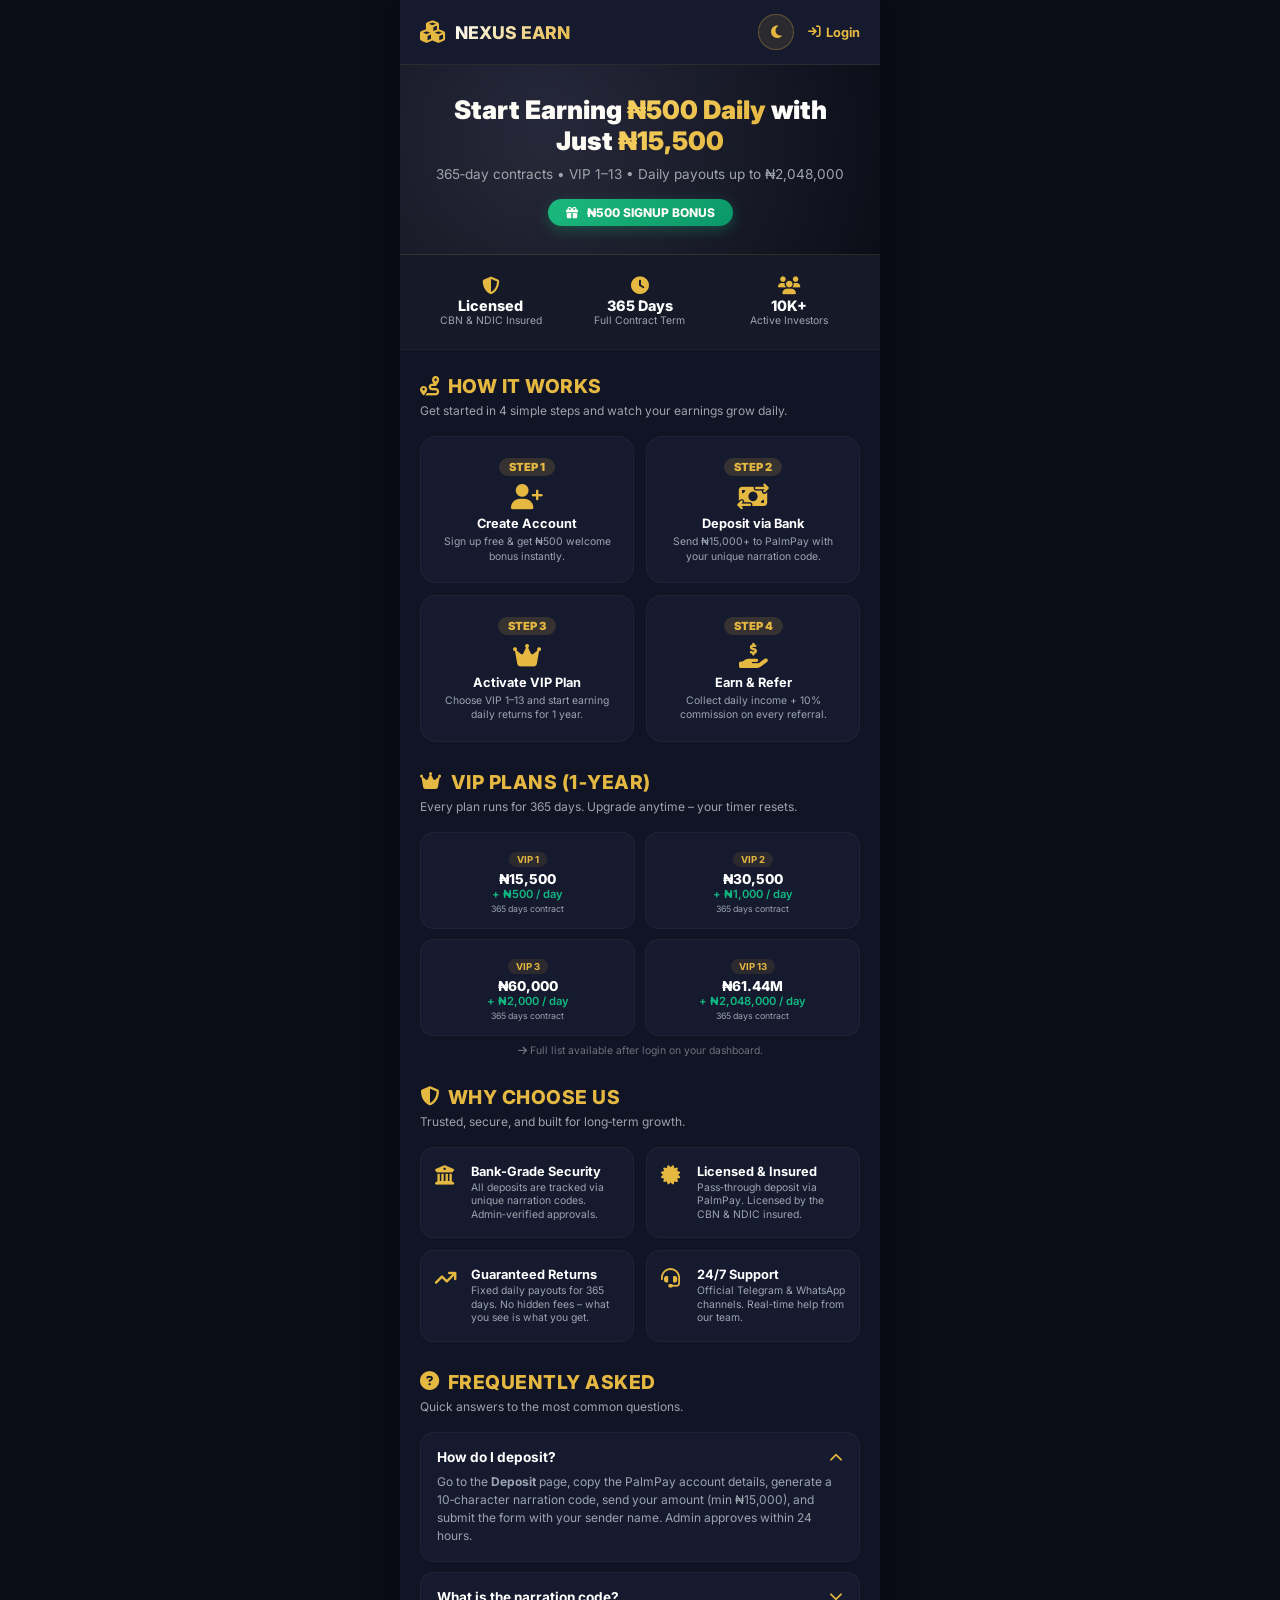
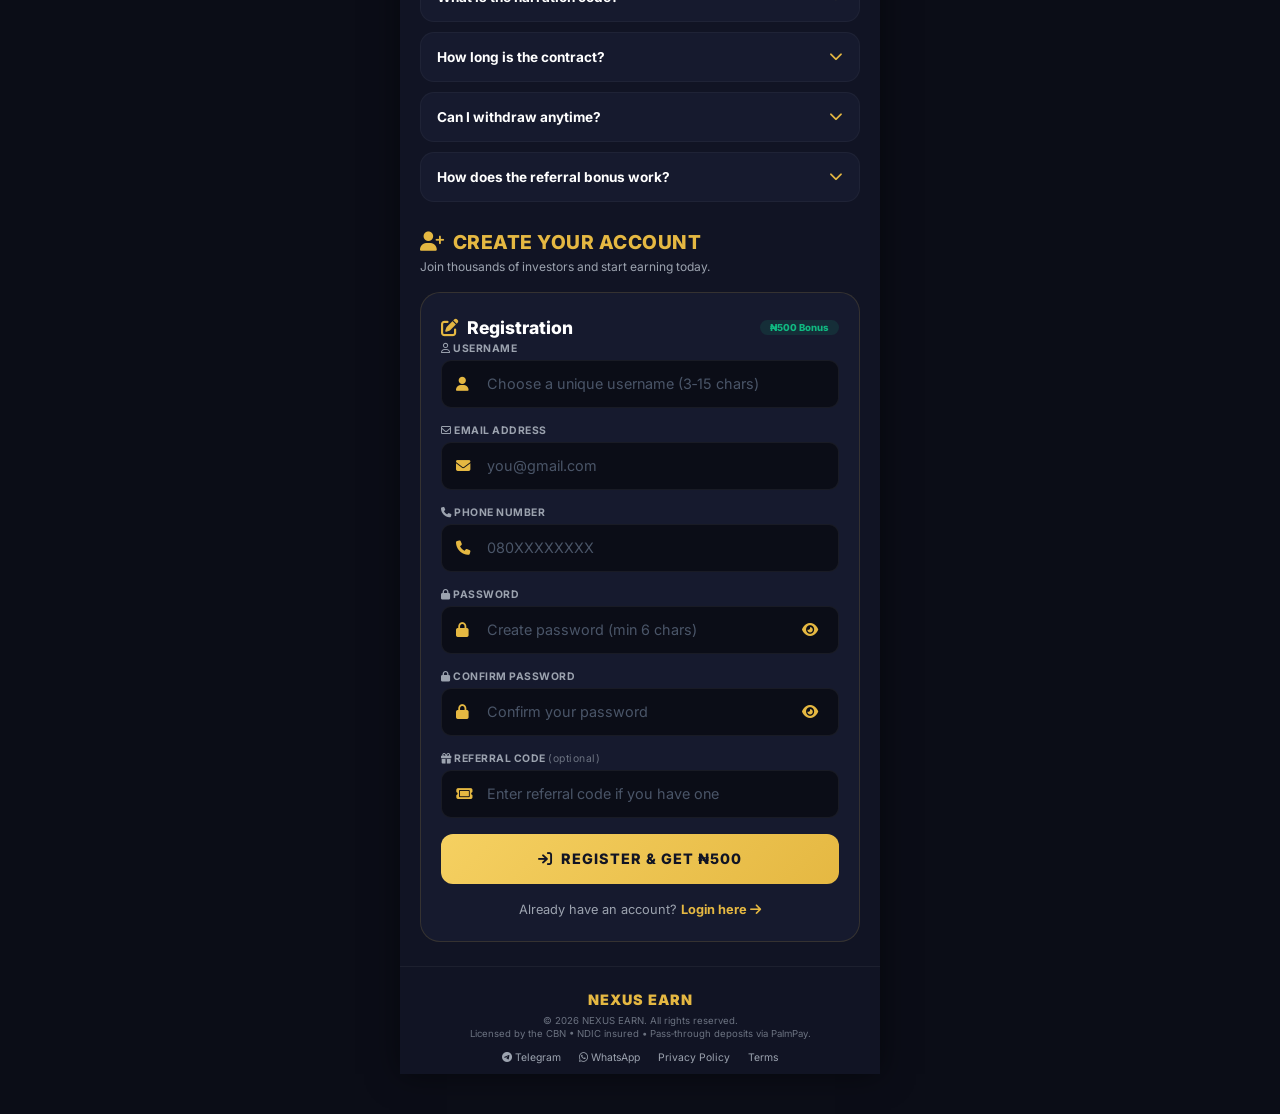
==== commit f065ccea: "Add files via upload" ====
--- a/index.html
+++ b/index.html
@@ -4,26 +4,16 @@
     <meta charset="UTF-8" />
     <meta name="viewport" content="width=device-width, initial-scale=1.0, user-scalable=yes" />
 
-    <!-- ============================================================
-     MASTER HEADER – all meta tags, AdSense, fonts, Firebase
-     ============================================================ -->
-    <meta property="og:title" content="NEXUS EARN – Register & Get ₦500 Bonus | 1‑Year VIP Plans" />
-    <meta property="og:description" content="Start earning ₦500 to ₦2,048,000 daily with 365‑day contracts. Secure bank deposits via PalmPay. 10% referral commission. CBN licensed." />
+    <!-- Meta tags for sharing -->
+    <meta property="og:title" content="NEXUS EARN – Register & Get ₦500 Bonus" />
+    <meta property="og:description" content="Start earning ₦500 to ₦2,048,000 daily with 365‑day contracts." />
     <meta property="og:image" content="https://nexus-earn.com/logo.png" />
-    <meta property="og:image:width" content="1200" />
-    <meta property="og:image:height" content="630" />
     <meta property="og:url" content="https://nexus-earn.com" />
-    <meta property="og:type" content="website" />
-    <meta property="og:site_name" content="NEXUS EARN" />
     <meta name="twitter:card" content="summary_large_image" />
-    <meta name="twitter:title" content="NEXUS EARN – 1‑Year Investment Plans" />
-    <meta name="twitter:description" content="Earn daily from ₦500 to ₦2,048,000. Secure bank transfers, instant approvals, 10% referral bonus." />
-    <meta name="twitter:image" content="https://nexus-earn.com/logo.png" />
     <meta name="google-adsense-account" content="ca-pub-XXXXXXXXXXXXXXXX" />
     <script async src="https://pagead2.googlesyndication.com/pagead/js/adsbygoogle.js?client=ca-pub-XXXXXXXXXXXXXXXX" crossorigin="anonymous"></script>
 
-    <title>NEXUS EARN – Register & Get ₦500 Bonus | 1‑Year VIP Plans</title>
-    <meta name="description" content="Join NEXUS EARN – get ₦500 signup bonus, invest in 365‑day VIP plans, earn daily returns, and refer friends for 10% commission." />
+    <title>NEXUS EARN – Register & Get ₦500 Bonus</title>
     <meta name="theme-color" content="#e5b842" />
 
     <!-- Fonts & Icons -->
@@ -31,14 +21,14 @@
     <link href="https://fonts.googleapis.com/css2?family=Inter:wght@400;500;600;700;800;900&display=swap" rel="stylesheet" />
     <script src="https://cdn.jsdelivr.net/npm/sweetalert2@11"></script>
 
-    <!-- Firebase (compat) -->
+    <!-- Firebase (compat) – ORDER MATTERS -->
     <script src="https://www.gstatic.com/firebasejs/9.23.0/firebase-app-compat.js"></script>
     <script src="https://www.gstatic.com/firebasejs/9.23.0/firebase-auth-compat.js"></script>
-    <script src="https://www.gstatic.com/firebasejs/9.23.0/firebase-firestore-compat.js"></script>
+    <script src="https://www.gstatic.com/firebasejs/9.23.0/firebase-database-compat.js"></script>
 
     <style>
         /* ============================================================
-           GLOBAL RESET & BASE (extends header styles)
+           GLOBAL RESET & BASE
            ============================================================ */
         * {
             margin: 0;
@@ -131,34 +121,16 @@
 
         /* ---- Animations ---- */
         @keyframes float {
-            0%,
-            100% {
-                transform: translateY(0px);
-            }
-            50% {
-                transform: translateY(-8px);
-            }
+            0%, 100% { transform: translateY(0px); }
+            50% { transform: translateY(-8px); }
         }
         @keyframes pulse {
-            0%,
-            100% {
-                opacity: 1;
-                transform: scale(1);
-            }
-            50% {
-                opacity: 0.8;
-                transform: scale(1.02);
-            }
+            0%, 100% { opacity: 1; transform: scale(1); }
+            50% { opacity: 0.8; transform: scale(1.02); }
         }
         @keyframes fadeInUp {
-            from {
-                opacity: 0;
-                transform: translateY(30px);
-            }
-            to {
-                opacity: 1;
-                transform: translateY(0);
-            }
+            from { opacity: 0; transform: translateY(30px); }
+            to { opacity: 1; transform: translateY(0); }
         }
 
         /* ---- Top Bar (Logo + Dark Mode + Login) ---- */
@@ -754,25 +726,15 @@
             display: inline-block;
         }
         @keyframes spin {
-            to {
-                transform: rotate(360deg);
-            }
+            to { transform: rotate(360deg); }
         }
 
         /* ---- Responsive tweaks ---- */
         @media (max-width: 420px) {
-            .steps-grid {
-                grid-template-columns: 1fr 1fr;
-            }
-            .features-grid {
-                grid-template-columns: 1fr;
-            }
-            .vip-preview-grid {
-                grid-template-columns: 1fr 1fr;
-            }
-            .hero-banner h1 {
-                font-size: 1.3rem;
-            }
+            .steps-grid { grid-template-columns: 1fr 1fr; }
+            .features-grid { grid-template-columns: 1fr; }
+            .vip-preview-grid { grid-template-columns: 1fr 1fr; }
+            .hero-banner h1 { font-size: 1.3rem; }
         }
     </style>
 </head>
@@ -811,289 +773,88 @@
         <section class="hero-banner">
             <img src="logo.png" alt="NEXUS EARN" class="logo-img" onerror="this.style.display='none';" />
             <h1>Start Earning <span class="gold">₦500 Daily</span> with Just <span class="gold">₦15,500</span></h1>
-            <p class="subtitle">
-                365‑day contracts • VIP 1–13 • Daily payouts up to ₦2,048,000
-            </p>
-            <div class="bonus-badge">
-                <i class="fa-solid fa-gift"></i> ₦500 SIGNUP BONUS
-            </div>
+            <p class="subtitle">365‑day contracts • VIP 1–13 • Daily payouts up to ₦2,048,000</p>
+            <div class="bonus-badge"><i class="fa-solid fa-gift"></i> ₦500 SIGNUP BONUS</div>
         </section>
 
         <!-- ---- TRUST BAR ---- -->
         <div class="trust-bar">
-            <div class="trust-item">
-                <i class="fa-solid fa-shield-halved"></i>
-                <strong>Licensed</strong>
-                <span>CBN &amp; NDIC Insured</span>
-            </div>
-            <div class="trust-item">
-                <i class="fa-solid fa-clock"></i>
-                <strong>365 Days</strong>
-                <span>Full Contract Term</span>
-            </div>
-            <div class="trust-item">
-                <i class="fa-solid fa-users"></i>
-                <strong>10K+</strong>
-                <span>Active Investors</span>
-            </div>
+            <div class="trust-item"><i class="fa-solid fa-shield-halved"></i><strong>Licensed</strong><span>CBN &amp; NDIC Insured</span></div>
+            <div class="trust-item"><i class="fa-solid fa-clock"></i><strong>365 Days</strong><span>Full Contract Term</span></div>
+            <div class="trust-item"><i class="fa-solid fa-users"></i><strong>10K+</strong><span>Active Investors</span></div>
         </div>
 
         <!-- ---- CONTENT ---- -->
         <main class="content">
 
-            <!-- ============================================================
-            SECTION 1 – HOW IT WORKS
-            ============================================================ -->
+            <!-- SECTION 1 – HOW IT WORKS -->
             <div>
                 <h2 class="section-title"><i class="fa-solid fa-route"></i> How It Works</h2>
                 <p class="section-sub">Get started in 4 simple steps and watch your earnings grow daily.</p>
                 <div class="steps-grid">
-                    <div class="step-card">
-                        <span class="step-num">STEP 1</span>
-                        <i class="fa-solid fa-user-plus"></i>
-                        <h4>Create Account</h4>
-                        <div class="step-desc">Sign up free &amp; get ₦500 welcome bonus instantly.</div>
-                    </div>
-                    <div class="step-card">
-                        <span class="step-num">STEP 2</span>
-                        <i class="fa-solid fa-money-bill-transfer"></i>
-                        <h4>Deposit via Bank</h4>
-                        <div class="step-desc">Send ₦15,000+ to PalmPay <strong>896‑2925‑124</strong> with your unique narration code.</div>
-                    </div>
-                    <div class="step-card">
-                        <span class="step-num">STEP 3</span>
-                        <i class="fa-solid fa-crown"></i>
-                        <h4>Activate VIP Plan</h4>
-                        <div class="step-desc">Choose VIP 1–13 and start earning daily returns for 1 year.</div>
-                    </div>
-                    <div class="step-card">
-                        <span class="step-num">STEP 4</span>
-                        <i class="fa-solid fa-hand-holding-usd"></i>
-                        <h4>Earn &amp; Refer</h4>
-                        <div class="step-desc">Collect daily income + 10% commission on every referral.</div>
-                    </div>
+                    <div class="step-card"><span class="step-num">STEP 1</span><i class="fa-solid fa-user-plus"></i><h4>Create Account</h4><div class="step-desc">Sign up free &amp; get ₦500 welcome bonus instantly.</div></div>
+                    <div class="step-card"><span class="step-num">STEP 2</span><i class="fa-solid fa-money-bill-transfer"></i><h4>Deposit via Bank</h4><div class="step-desc">Send ₦15,000+ to PalmPay with your unique narration code.</div></div>
+                    <div class="step-card"><span class="step-num">STEP 3</span><i class="fa-solid fa-crown"></i><h4>Activate VIP Plan</h4><div class="step-desc">Choose VIP 1–13 and start earning daily returns for 1 year.</div></div>
+                    <div class="step-card"><span class="step-num">STEP 4</span><i class="fa-solid fa-hand-holding-usd"></i><h4>Earn &amp; Refer</h4><div class="step-desc">Collect daily income + 10% commission on every referral.</div></div>
                 </div>
             </div>
 
-            <!-- ============================================================
-            SECTION 2 – VIP PLANS PREVIEW
-            ============================================================ -->
+            <!-- SECTION 2 – VIP PLANS PREVIEW -->
             <div>
                 <h2 class="section-title"><i class="fa-solid fa-crown"></i> VIP Plans (1‑Year)</h2>
                 <p class="section-sub">Every plan runs for 365 days. Upgrade anytime – your timer resets.</p>
                 <div class="vip-preview-grid">
-                    <div class="vip-preview-card">
-                        <span class="tier">VIP 1</span>
-                        <div class="price">₦15,500</div>
-                        <div class="daily">+ ₦500 / day</div>
-                        <div class="days">365 days contract</div>
-                    </div>
-                    <div class="vip-preview-card">
-                        <span class="tier">VIP 2</span>
-                        <div class="price">₦30,500</div>
-                        <div class="daily">+ ₦1,000 / day</div>
-                        <div class="days">365 days contract</div>
-                    </div>
-                    <div class="vip-preview-card">
-                        <span class="tier">VIP 3</span>
-                        <div class="price">₦60,000</div>
-                        <div class="daily">+ ₦2,000 / day</div>
-                        <div class="days">365 days contract</div>
-                    </div>
-                    <div class="vip-preview-card">
-                        <span class="tier">VIP 13</span>
-                        <div class="price">₦61.44M</div>
-                        <div class="daily">+ ₦2,048,000 / day</div>
-                        <div class="days">365 days contract</div>
-                    </div>
+                    <div class="vip-preview-card"><span class="tier">VIP 1</span><div class="price">₦15,500</div><div class="daily">+ ₦500 / day</div><div class="days">365 days contract</div></div>
+                    <div class="vip-preview-card"><span class="tier">VIP 2</span><div class="price">₦30,500</div><div class="daily">+ ₦1,000 / day</div><div class="days">365 days contract</div></div>
+                    <div class="vip-preview-card"><span class="tier">VIP 3</span><div class="price">₦60,000</div><div class="daily">+ ₦2,000 / day</div><div class="days">365 days contract</div></div>
+                    <div class="vip-preview-card"><span class="tier">VIP 13</span><div class="price">₦61.44M</div><div class="daily">+ ₦2,048,000 / day</div><div class="days">365 days contract</div></div>
                 </div>
-                <p style="text-align:center;font-size:0.65rem;color:#6b7280;margin-top:8px;">
-                    <i class="fa-solid fa-arrow-right"></i> Full list available after login on your dashboard.
-                </p>
+                <p style="text-align:center;font-size:0.65rem;color:#6b7280;margin-top:8px;"><i class="fa-solid fa-arrow-right"></i> Full list available after login on your dashboard.</p>
             </div>
 
-            <!-- ============================================================
-            SECTION 3 – WHY NEXUS EARN
-            ============================================================ -->
+            <!-- SECTION 3 – WHY NEXUS EARN -->
             <div>
                 <h2 class="section-title"><i class="fa-solid fa-shield-halved"></i> Why Choose Us</h2>
                 <p class="section-sub">Trusted, secure, and built for long‑term growth.</p>
                 <div class="features-grid">
-                    <div class="feature-card">
-                        <i class="fa-solid fa-building-columns"></i>
-                        <div>
-                            <h4>Bank‑Grade Security</h4>
-                            <p>All deposits are tracked via unique narration codes. Admin‑verified approvals.</p>
-                        </div>
-                    </div>
-                    <div class="feature-card">
-                        <i class="fa-solid fa-certificate"></i>
-                        <div>
-                            <h4>Licensed &amp; Insured</h4>
-                            <p>Pass‑through deposit via PalmPay. Licensed by the CBN &amp; NDIC insured.</p>
-                        </div>
-                    </div>
-                    <div class="feature-card">
-                        <i class="fa-solid fa-arrow-trend-up"></i>
-                        <div>
-                            <h4>Guaranteed Returns</h4>
-                            <p>Fixed daily payouts for 365 days. No hidden fees – what you see is what you get.</p>
-                        </div>
-                    </div>
-                    <div class="feature-card">
-                        <i class="fa-solid fa-headset"></i>
-                        <div>
-                            <h4>24/7 Support</h4>
-                            <p>Official Telegram &amp; WhatsApp channels. Real‑time help from our team.</p>
-                        </div>
-                    </div>
+                    <div class="feature-card"><i class="fa-solid fa-building-columns"></i><div><h4>Bank‑Grade Security</h4><p>All deposits are tracked via unique narration codes. Admin‑verified approvals.</p></div></div>
+                    <div class="feature-card"><i class="fa-solid fa-certificate"></i><div><h4>Licensed &amp; Insured</h4><p>Pass‑through deposit via PalmPay. Licensed by the CBN &amp; NDIC insured.</p></div></div>
+                    <div class="feature-card"><i class="fa-solid fa-arrow-trend-up"></i><div><h4>Guaranteed Returns</h4><p>Fixed daily payouts for 365 days. No hidden fees – what you see is what you get.</p></div></div>
+                    <div class="feature-card"><i class="fa-solid fa-headset"></i><div><h4>24/7 Support</h4><p>Official Telegram &amp; WhatsApp channels. Real‑time help from our team.</p></div></div>
                 </div>
             </div>
 
-            <!-- ============================================================
-            SECTION 4 – FAQ
-            ============================================================ -->
+            <!-- SECTION 4 – FAQ -->
             <div>
                 <h2 class="section-title"><i class="fa-solid fa-circle-question"></i> Frequently Asked</h2>
                 <p class="section-sub">Quick answers to the most common questions.</p>
                 <div class="faq-list">
-                    <div class="faq-item active">
-                        <div class="faq-question">
-                            <span>How do I deposit?</span>
-                            <i class="fa-solid fa-chevron-down"></i>
-                        </div>
-                        <div class="faq-answer">
-                            Go to the <strong>Deposit</strong> page, copy the PalmPay account details (<strong>896‑2925‑124</strong>, <strong>NEXUS EARN LIMITED(TAIWO)</strong>), generate a 10‑character narration code, send your amount (min ₦15,000), and submit the form with your sender name. Admin approves within 24 hours.
-                        </div>
-                    </div>
-                    <div class="faq-item">
-                        <div class="faq-question">
-                            <span>What is the narration code?</span>
-                            <i class="fa-solid fa-chevron-down"></i>
-                        </div>
-                        <div class="faq-answer">
-                            A unique 10‑character alphanumeric code (e.g., <strong>188EBEDIR</strong>) generated for each deposit session. You <strong>must</strong> include it in your bank transfer description. If you forget it, your deposit will be rejected.
-                        </div>
-                    </div>
-                    <div class="faq-item">
-                        <div class="faq-question">
-                            <span>How long is the contract?</span>
-                            <i class="fa-solid fa-chevron-down"></i>
-                        </div>
-                        <div class="faq-answer">
-                            All VIP plans run for <strong>365 days (1 year)</strong>. When you upgrade to a higher VIP tier, the counter resets to 365 days for the new plan.
-                        </div>
-                    </div>
-                    <div class="faq-item">
-                        <div class="faq-question">
-                            <span>Can I withdraw anytime?</span>
-                            <i class="fa-solid fa-chevron-down"></i>
-                        </div>
-                        <div class="faq-answer">
-                            Yes, withdrawals are processed Monday–Saturday, 10:00 AM – 6:00 PM (WAT). Minimum withdrawal is <strong>₦500</strong>. 10% processing fee applies. Only <strong>1 pending withdrawal</strong> at a time.
-                        </div>
-                    </div>
-                    <div class="faq-item">
-                        <div class="faq-question">
-                            <span>How does the referral bonus work?</span>
-                            <i class="fa-solid fa-chevron-down"></i>
-                        </div>
-                        <div class="faq-answer">
-                            When someone registers with your referral link and activates a VIP plan, you earn <strong>10% commission</strong> on their plan purchase. Plus, you get milestone bonuses as your team deposits grow.
-                        </div>
-                    </div>
+                    <div class="faq-item active"><div class="faq-question"><span>How do I deposit?</span><i class="fa-solid fa-chevron-down"></i></div><div class="faq-answer">Go to the <strong>Deposit</strong> page, copy the PalmPay account details, generate a 10‑character narration code, send your amount (min ₦15,000), and submit the form with your sender name. Admin approves within 24 hours.</div></div>
+                    <div class="faq-item"><div class="faq-question"><span>What is the narration code?</span><i class="fa-solid fa-chevron-down"></i></div><div class="faq-answer">A unique 10‑character alphanumeric code generated for each deposit session. You <strong>must</strong> include it in your bank transfer description. If you forget it, your deposit will be rejected.</div></div>
+                    <div class="faq-item"><div class="faq-question"><span>How long is the contract?</span><i class="fa-solid fa-chevron-down"></i></div><div class="faq-answer">All VIP plans run for <strong>365 days (1 year)</strong>. When you upgrade to a higher VIP tier, the counter resets to 365 days for the new plan.</div></div>
+                    <div class="faq-item"><div class="faq-question"><span>Can I withdraw anytime?</span><i class="fa-solid fa-chevron-down"></i></div><div class="faq-answer">Yes, withdrawals are processed Monday–Saturday, 10:00 AM – 6:00 PM (WAT). Minimum withdrawal is <strong>₦500</strong>. 10% processing fee applies. Only <strong>1 pending withdrawal</strong> at a time.</div></div>
+                    <div class="faq-item"><div class="faq-question"><span>How does the referral bonus work?</span><i class="fa-solid fa-chevron-down"></i></div><div class="faq-answer">When someone registers with your referral link and activates a VIP plan, you earn <strong>10% commission</strong> on their plan purchase. Plus, you get milestone bonuses as your team deposits grow.</div></div>
                 </div>
             </div>
 
-            <!-- ============================================================
-            SECTION 5 – REGISTRATION FORM
-            ============================================================ -->
+            <!-- SECTION 5 – REGISTRATION FORM -->
             <div>
                 <h2 class="section-title"><i class="fa-solid fa-user-plus"></i> Create Your Account</h2>
                 <p class="section-sub">Join thousands of investors and start earning today.</p>
-
                 <div class="form-card">
-                    <div class="form-title">
-                        <i class="fa-solid fa-pen-to-square"></i> Registration
-                        <span style="font-size:0.6rem;background:#10b98120;padding:2px 10px;border-radius:20px;color:#10b981;margin-left:auto;">₦500 Bonus</span>
-                    </div>
-
-                    <!-- Referral Info Box -->
-                    <div class="ref-code-box" id="referralInfoBox">
-                        <span><i class="fa-solid fa-user-group"></i> Invited by:</span>
-                        <strong id="referrerNameDisplay">User</strong>
-                        <i class="fa-solid fa-check-circle"></i>
-                    </div>
-
+                    <div class="form-title"><i class="fa-solid fa-pen-to-square"></i> Registration <span style="font-size:0.6rem;background:#10b98120;padding:2px 10px;border-radius:20px;color:#10b981;margin-left:auto;">₦500 Bonus</span></div>
+                    <div class="ref-code-box" id="referralInfoBox"><span><i class="fa-solid fa-user-group"></i> Invited by:</span><strong id="referrerNameDisplay">User</strong><i class="fa-solid fa-check-circle"></i></div>
                     <form id="nexusSignupForm">
-                        <!-- Username -->
-                        <div class="profile-input-wrapper">
-                            <label><i class="fa-regular fa-user"></i> Username</label>
-                            <div class="input-row-container">
-                                <i class="fa-solid fa-user"></i>
-                                <input type="text" id="username" placeholder="Choose a unique username (3‑15 chars)" required autocomplete="username" />
-                            </div>
-                        </div>
-
-                        <!-- Email -->
-                        <div class="profile-input-wrapper">
-                            <label><i class="fa-regular fa-envelope"></i> Email Address</label>
-                            <div class="input-row-container">
-                                <i class="fa-solid fa-envelope"></i>
-                                <input type="email" id="email" placeholder="you@gmail.com" required autocomplete="email" />
-                            </div>
-                        </div>
-
-                        <!-- Phone -->
-                        <div class="profile-input-wrapper">
-                            <label><i class="fa-solid fa-phone"></i> Phone Number</label>
-                            <div class="input-row-container">
-                                <i class="fa-solid fa-phone"></i>
-                                <input type="tel" id="phone" pattern="\d{11}" maxlength="11" placeholder="080XXXXXXXX" required />
-                            </div>
-                        </div>
-
-                        <!-- Password -->
-                        <div class="profile-input-wrapper">
-                            <label><i class="fa-solid fa-lock"></i> Password</label>
-                            <div class="input-row-container">
-                                <i class="fa-solid fa-lock"></i>
-                                <input type="password" id="password" placeholder="Create password (min 6 chars)" required autocomplete="new-password" />
-                                <i class="fa-solid fa-eye password-toggle" onclick="togglePass('password', this)"></i>
-                            </div>
-                        </div>
-
-                        <!-- Confirm Password -->
-                        <div class="profile-input-wrapper">
-                            <label><i class="fa-solid fa-lock"></i> Confirm Password</label>
-                            <div class="input-row-container">
-                                <i class="fa-solid fa-lock"></i>
-                                <input type="password" id="confirmPassword" placeholder="Confirm your password" required autocomplete="new-password" />
-                                <i class="fa-solid fa-eye password-toggle" onclick="togglePass('confirmPassword', this)"></i>
-                            </div>
-                        </div>
-
-                        <!-- Referral Code (Optional) -->
-                        <div class="profile-input-wrapper">
-                            <label><i class="fa-solid fa-gift"></i> Referral Code <span style="font-weight:400;color:#6b7280;text-transform:none;">(optional)</span></label>
-                            <div class="input-row-container">
-                                <i class="fa-solid fa-ticket"></i>
-                                <input type="text" id="referredByCode" placeholder="Enter referral code if you have one" maxlength="10" />
-                            </div>
-                        </div>
-
-                        <button type="submit" class="btn-submit" id="submitBtn">
-                            <i class="fa-solid fa-arrow-right-to-bracket"></i> Register &amp; Get ₦500
-                        </button>
-                        <div id="loadingSpinner" style="display:none;text-align:center;margin-top:12px;">
-                            <div class="spinner-small"></div>
-                            <p style="font-size:0.65rem;color:#9ca3af;margin-top:4px;">Creating your secure vault...</p>
-                        </div>
+                        <div class="profile-input-wrapper"><label><i class="fa-regular fa-user"></i> Username</label><div class="input-row-container"><i class="fa-solid fa-user"></i><input type="text" id="username" placeholder="Choose a unique username (3‑15 chars)" required autocomplete="username" /></div></div>
+                        <div class="profile-input-wrapper"><label><i class="fa-regular fa-envelope"></i> Email Address</label><div class="input-row-container"><i class="fa-solid fa-envelope"></i><input type="email" id="email" placeholder="you@gmail.com" required autocomplete="email" /></div></div>
+                        <div class="profile-input-wrapper"><label><i class="fa-solid fa-phone"></i> Phone Number</label><div class="input-row-container"><i class="fa-solid fa-phone"></i><input type="tel" id="phone" pattern="\d{11}" maxlength="11" placeholder="080XXXXXXXX" required /></div></div>
+                        <div class="profile-input-wrapper"><label><i class="fa-solid fa-lock"></i> Password</label><div class="input-row-container"><i class="fa-solid fa-lock"></i><input type="password" id="password" placeholder="Create password (min 6 chars)" required autocomplete="new-password" /><i class="fa-solid fa-eye password-toggle" onclick="togglePass('password', this)"></i></div></div>
+                        <div class="profile-input-wrapper"><label><i class="fa-solid fa-lock"></i> Confirm Password</label><div class="input-row-container"><i class="fa-solid fa-lock"></i><input type="password" id="confirmPassword" placeholder="Confirm your password" required autocomplete="new-password" /><i class="fa-solid fa-eye password-toggle" onclick="togglePass('confirmPassword', this)"></i></div></div>
+                        <div class="profile-input-wrapper"><label><i class="fa-solid fa-gift"></i> Referral Code <span style="font-weight:400;color:#6b7280;text-transform:none;">(optional)</span></label><div class="input-row-container"><i class="fa-solid fa-ticket"></i><input type="text" id="referredByCode" placeholder="Enter referral code if you have one" maxlength="10" /></div></div>
+                        <button type="submit" class="btn-submit" id="submitBtn"><i class="fa-solid fa-arrow-right-to-bracket"></i> Register &amp; Get ₦500</button>
+                        <div id="loadingSpinner" style="display:none;text-align:center;margin-top:12px;"><div class="spinner-small"></div><p style="font-size:0.65rem;color:#9ca3af;margin-top:4px;">Creating your secure vault...</p></div>
                     </form>
-
-                    <div class="login-nav">
-                        Already have an account? <a href="login.html">Login here <i class="fa-solid fa-arrow-right"></i></a>
-                    </div>
+                    <div class="login-nav">Already have an account? <a href="login.html">Login here <i class="fa-solid fa-arrow-right"></i></a></div>
                 </div>
             </div>
 
@@ -1114,11 +875,11 @@
     </div>
 
     <!-- ============================================================
-    JAVASCRIPT – REGISTRATION LOGIC + DARK MODE + FAQ
+    JAVASCRIPT – REALTIME DATABASE (FULL)
     ============================================================ -->
     <script>
         // ============================================================
-        // FIREBASE CONFIG (same as header)
+        // FIREBASE CONFIG – CORRECT REGION URL
         // ============================================================
         const firebaseConfig = {
             apiKey: "AIzaSyDUIQ5s-MI2V3rsi_uWBbRb5YGcFmjjKK4",
@@ -1126,14 +887,16 @@
             projectId: "nexus-earn-1",
             storageBucket: "nexus-earn-1.firebasestorage.app",
             messagingSenderId: "779765076952",
-            appId: "1:779765076952:web:fa5fac51bef82e74b598ad"
+            appId: "1:779765076952:web:fa5fac51bef82e74b598ad",
+            databaseURL: "https://nexus-earn-1-default-rtdb.europe-west1.firebasedatabase.app"
         };
+
         if (!firebase.apps.length) firebase.initializeApp(firebaseConfig);
-        const db = firebase.firestore();
         const auth = firebase.auth();
-
-        // ============================================================
-        // TOAST SYSTEM
+        const rtdb = firebase.database();
+
+        // ============================================================
+        // TOAST
         // ============================================================
         function showToast(msg, isError = false) {
             const toast = document.getElementById('customToast');
@@ -1152,34 +915,23 @@
         // ============================================================
         function togglePass(id, el) {
             const input = document.getElementById(id);
-            if (input.type === "password") { input.type = "text";
-                el.classList.replace('fa-eye', 'fa-eye-slash'); } else { input.type = "password";
-                el.classList.replace('fa-eye-slash', 'fa-eye'); }
-        }
-
-        // ============================================================
-        // DARK MODE TOGGLE (persist)
+            if (input.type === "password") { input.type = "text"; el.classList.replace('fa-eye', 'fa-eye-slash'); }
+            else { input.type = "password"; el.classList.replace('fa-eye-slash', 'fa-eye'); }
+        }
+
+        // ============================================================
+        // DARK MODE
         // ============================================================
         (function() {
             const toggle = document.getElementById('darkModeToggle');
             const saved = localStorage.getItem('nexusTheme');
             const body = document.body;
-            if (saved === 'light') {
-                body.classList.add('light-mode');
-                toggle.innerHTML = '<i class="fa-solid fa-sun"></i>';
-            } else {
-                body.classList.remove('light-mode');
-                toggle.innerHTML = '<i class="fa-solid fa-moon"></i>';
-            }
+            if (saved === 'light') { body.classList.add('light-mode'); toggle.innerHTML = '<i class="fa-solid fa-sun"></i>'; }
+            else { body.classList.remove('light-mode'); toggle.innerHTML = '<i class="fa-solid fa-moon"></i>'; }
             toggle.addEventListener('click', function() {
                 const isLight = body.classList.toggle('light-mode');
-                if (isLight) {
-                    toggle.innerHTML = '<i class="fa-solid fa-sun"></i>';
-                    localStorage.setItem('nexusTheme', 'light');
-                } else {
-                    toggle.innerHTML = '<i class="fa-solid fa-moon"></i>';
-                    localStorage.setItem('nexusTheme', 'dark');
-                }
+                if (isLight) { toggle.innerHTML = '<i class="fa-solid fa-sun"></i>'; localStorage.setItem('nexusTheme', 'light'); }
+                else { toggle.innerHTML = '<i class="fa-solid fa-moon"></i>'; localStorage.setItem('nexusTheme', 'dark'); }
             });
         })();
 
@@ -1187,9 +939,7 @@
         // FAQ ACCORDION
         // ============================================================
         document.querySelectorAll('.faq-item').forEach(item => {
-            item.addEventListener('click', function() {
-                this.classList.toggle('active');
-            });
+            item.addEventListener('click', function() { this.classList.toggle('active'); });
         });
 
         // ============================================================
@@ -1216,11 +966,12 @@
         async function loadReferrerInfo(refCode) {
             if (!refCode) return;
             try {
-                const snap = await db.collection('users').where('referralCode', '==', refCode).limit(1).get();
-                if (!snap.empty) {
-                    const doc = snap.docs[0];
-                    referrerUserId = doc.id;
-                    referrerUsername = doc.data().username || 'Investor';
+                const snap = await rtdb.ref('users').orderByChild('referralCode').equalTo(refCode).once('value');
+                if (snap.exists()) {
+                    const key = Object.keys(snap.val())[0];
+                    const data = snap.val()[key];
+                    referrerUserId = key;
+                    referrerUsername = data.username || 'Investor';
                     const box = document.getElementById('referralInfoBox');
                     document.getElementById('referrerNameDisplay').innerText = referrerUsername;
                     box.classList.add('active');
@@ -1228,16 +979,12 @@
                     field.value = refCode;
                     field.disabled = true;
                     field.style.background = 'rgba(0,0,0,0.2)';
-                    showToast(`✅ Referred by ${referrerUsername}! You both get bonuses.`);
+                    showToast(`✅ Referred by ${referrerUsername}!`);
                 }
             } catch (e) { console.error('Referrer load error:', e); }
         }
-
         if (activeReferralCode) loadReferrerInfo(activeReferralCode);
 
-        // ============================================================
-        // GENERATE UNIQUE REFERRAL CODE (6 chars)
-        // ============================================================
         function generateReferralCode(len = 6) {
             const chars = "ABCDEFGHJKLMNPQRSTUVWXYZ0123456789";
             let r = "";
@@ -1246,16 +993,12 @@
         }
 
         // ============================================================
-        // CHECK IF USER IS ALREADY LOGGED IN → REDIRECT
-        // ============================================================
-        auth.onAuthStateChanged(user => {
-            if (user) {
-                window.location.href = 'dashboard.html';
-            }
-        });
-
-        // ============================================================
-        // SIGNUP FORM SUBMIT
+        // REDIRECT IF ALREADY LOGGED IN – REMOVED! (No auto-redirect)
+        // User goes to info.html after registration
+        // ============================================================
+
+        // ============================================================
+        // SIGNUP FORM – RTDB
         // ============================================================
         document.getElementById('nexusSignupForm').addEventListener('submit', async function(e) {
             e.preventDefault();
@@ -1269,59 +1012,35 @@
             const confirm = document.getElementById('confirmPassword').value;
             let refCode = document.getElementById('referredByCode').value.trim();
 
-            // --- Validations ---
-            if (!/^[a-zA-Z0-9_]{3,15}$/.test(username)) {
-                showToast("Username must be 3–15 chars (letters, numbers, underscore)", true);
-                return;
-            }
-            if (!email.endsWith('@gmail.com')) {
-                showToast("Please use a valid Gmail address", true);
-                return;
-            }
-            if (phone.length !== 11 || !/^\d+$/.test(phone)) {
-                showToast("Phone number must be exactly 11 digits", true);
-                return;
-            }
-            if (password.length < 6) {
-                showToast("Password must be at least 6 characters", true);
-                return;
-            }
-            if (password !== confirm) {
-                showToast("Passwords do not match", true);
-                return;
-            }
-
-            // If referral link was active but user cleared the field, restore it
-            if (activeReferralCode && !refCode) {
-                refCode = activeReferralCode;
-                document.getElementById('referredByCode').value = activeReferralCode;
-            }
-
-            // --- UI: loading ---
+            // Validations
+            if (!/^[a-zA-Z0-9_]{3,15}$/.test(username)) { showToast("Username must be 3–15 chars", true); return; }
+            if (!email.endsWith('@gmail.com')) { showToast("Please use a valid Gmail address", true); return; }
+            if (phone.length !== 11 || !/^\d+$/.test(phone)) { showToast("Phone must be exactly 11 digits", true); return; }
+            if (password.length < 6) { showToast("Password min 6 chars", true); return; }
+            if (password !== confirm) { showToast("Passwords do not match", true); return; }
+            if (activeReferralCode && !refCode) { refCode = activeReferralCode; document.getElementById('referredByCode').value = activeReferralCode; }
+
             btn.disabled = true;
             btn.innerHTML = '<div class="spinner-small"></div> Creating account...';
             spinner.style.display = 'block';
 
             try {
-                // 1. Check duplicates
-                const emailCheck = await db.collection('users').where('email', '==', email).get();
-                if (!emailCheck.empty) throw new Error("Email already registered");
-
-                const phoneCheck = await db.collection('users').where('phone', '==', phone).get();
-                if (!phoneCheck.empty) throw new Error("Phone number already registered");
-
-                const userCheck = await db.collection('users').where('username', '==', username).get();
-                if (!userCheck.empty) throw new Error("Username already taken");
-
-                // 2. Verify referral code if provided
+                // 1. Check duplicates via RTDB
+                const allUsers = await rtdb.ref('users').once('value');
+                const users = allUsers.val() || {};
+                for (const uid in users) {
+                    const u = users[uid];
+                    if (u.email === email) throw new Error("Email already registered");
+                    if (u.phone === phone) throw new Error("Phone already registered");
+                    if (u.username === username) throw new Error("Username already taken");
+                }
+
+                // 2. Verify referral
                 let referrerId = null;
                 if (refCode) {
-                    const refSnap = await db.collection('users').where('referralCode', '==', refCode).get();
-                    if (!refSnap.empty) {
-                        referrerId = refSnap.docs[0].id;
-                    } else {
-                        throw new Error("Invalid referral code. Please check and try again.");
-                    }
+                    const refSnap = await rtdb.ref('users').orderByChild('referralCode').equalTo(refCode).once('value');
+                    if (!refSnap.exists()) throw new Error("Invalid referral code.");
+                    referrerId = Object.keys(refSnap.val())[0];
                 }
 
                 // 3. Create Auth user
@@ -1329,8 +1048,8 @@
                 const uid = authResult.user.uid;
                 const newRefCode = generateReferralCode(6);
 
-                // 4. Create user document in Firestore
-                await db.collection('users').doc(uid).set({
+                // 4. Save to RTDB
+                await rtdb.ref('users/' + uid).set({
                     uid: uid,
                     username: username,
                     email: email,
@@ -1348,27 +1067,26 @@
                     contractDaysRemaining: 0,
                     activeDailyYield: 0,
                     status: "active",
-                    createdAt: firebase.firestore.FieldValue.serverTimestamp()
+                    createdAt: new Date().toISOString()
                 });
 
-                // 5. Ledger entry for signup bonus
-                await db.collection('ledger').add({
+                // 5. Ledger entry
+                await rtdb.ref('ledger').push({
                     uid: uid,
                     title: "🎉 Welcome Bonus – Account Creation",
                     amount: 500,
                     type: "credit",
-                    timestamp: firebase.firestore.FieldValue.serverTimestamp()
+                    timestamp: new Date().toISOString()
                 });
 
-                // 6. Show success
-                showToast("✅ Account created! Redirecting to your dashboard...");
-
-                setTimeout(() => {
-                    window.location.href = "info.html?redirect=dashboard.html";
-                }, 2000);
+                showToast("✅ Account created! Redirecting...");
+                // Always redirect to info.html first
+                setTimeout(() => { window.location.href = "info.html?redirect=dashboard.html"; }, 1500);
 
             } catch (err) {
-                showToast(err.message || "Registration failed. Please try again.", true);
+                console.error(err);
+                if (auth.currentUser) { try { await auth.currentUser.delete(); } catch(e) {} }
+                showToast(err.message || "Registration failed.", true);
                 btn.disabled = false;
                 btn.innerHTML = '<i class="fa-solid fa-arrow-right-to-bracket"></i> Register & Get ₦500';
                 spinner.style.display = 'none';
